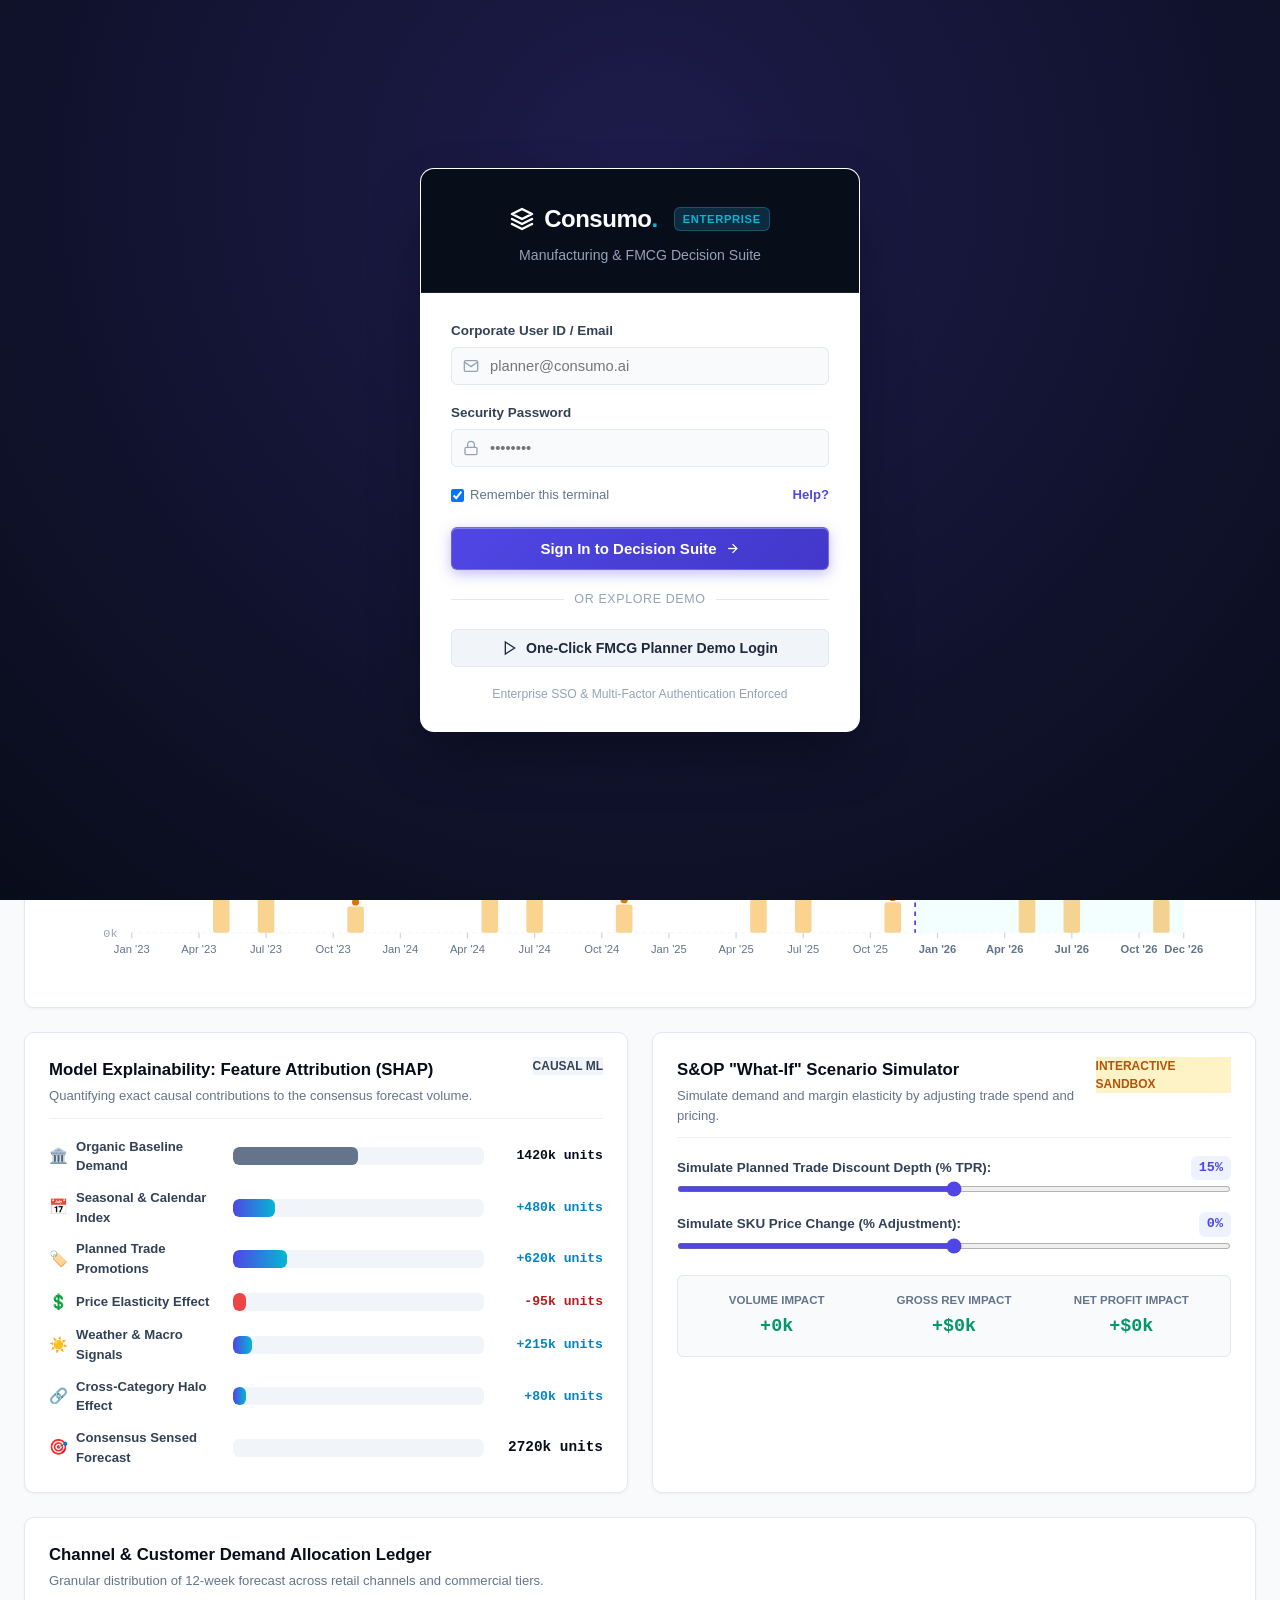
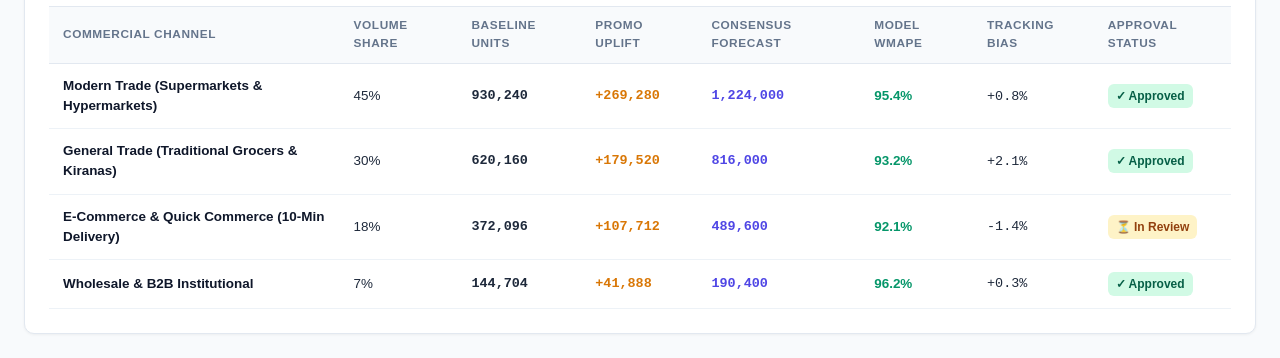
==== dashboard-index.html @ c03d9ee8 "Update UI theme to premium dark cosmic with glowing cyan and add FMCG manufacturing dashboard suite" ====
<!DOCTYPE html>
<html lang="en">

<head>
  <meta charset="UTF-8">
  <meta name="viewport" content="width=device-width, initial-scale=1.0">
  <title>Consumo Enterprise | Manufacturing &amp; FMCG Demand Decision Suite</title>
  <meta name="description" content="Tier-1 FMCG & Manufacturing Demand Forecasting and Inventory Intelligence Platform.">
  <link rel="stylesheet" href="dashboard.css">
</head>

<body>

  <!-- =========================================================================
       1. AUTHENTICATION / LOGIN VIEW OVERLAY
       ========================================================================= -->
  <div class="auth-overlay" id="auth-overlay">
    <div class="auth-card">
      <div class="auth-header">
        <div class="auth-brand">
          <svg width="24" height="24" viewBox="0 0 24 24" fill="none" stroke="currentColor" stroke-width="2.5"
            stroke-linecap="round" stroke-linejoin="round">
            <polygon points="12 2 2 7 12 12 22 7 12 2"></polygon>
            <polyline points="2 17 12 22 22 17"></polyline>
            <polyline points="2 12 12 17 22 12"></polyline>
          </svg>
          <span>Consumo<span style="color:var(--sn-cyan);">.</span></span>
          <span class="auth-brand-badge">ENTERPRISE</span>
        </div>
        <p>Manufacturing &amp; FMCG Decision Suite</p>
      </div>

      <div class="auth-body">
        <form id="auth-form">
          <div class="auth-field">
            <label for="auth-email">Corporate User ID / Email</label>
            <div class="auth-input-wrapper">
              <svg class="auth-icon" width="16" height="16" viewBox="0 0 24 24" fill="none" stroke="currentColor" stroke-width="2">
                <path d="M4 4h16c1.1 0 2 .9 2 2v12c0 1.1-.9 2-2 2H4c-1.1 0-2-.9-2-2V6c0-1.1.9-2 2-2z"></path>
                <polyline points="22,6 12,13 2,6"></polyline>
              </svg>
              <input type="email" id="auth-email" class="auth-input" placeholder="planner@consumo.ai" required>
            </div>
          </div>

          <div class="auth-field">
            <label for="auth-password">Security Password</label>
            <div class="auth-input-wrapper">
              <svg class="auth-icon" width="16" height="16" viewBox="0 0 24 24" fill="none" stroke="currentColor" stroke-width="2">
                <rect x="3" y="11" width="18" height="11" rx="2" ry="2"></rect>
                <path d="M7 11V7a5 5 0 0 1 10 0v4"></path>
              </svg>
              <input type="password" id="auth-password" class="auth-input" placeholder="••••••••" required>
            </div>
          </div>

          <div class="auth-actions">
            <label class="auth-remember">
              <input type="checkbox" id="auth-remember" checked>
              <span>Remember this terminal</span>
            </label>
            <a href="#" style="color:var(--sn-blue); text-decoration:none; font-weight:600;" onclick="alert('Demo Access: Click the Quick Demo Login button below.'); return false;">Help?</a>
          </div>

          <button type="submit" class="auth-btn-submit">
            <span>Sign In to Decision Suite</span>
            <svg width="15" height="15" viewBox="0 0 24 24" fill="none" stroke="currentColor" stroke-width="2">
              <line x1="5" y1="12" x2="19" y2="12"></line>
              <polyline points="12 5 19 12 12 19"></polyline>
            </svg>
          </button>
        </form>

        <div class="auth-divider">
          <span>or explore demo</span>
        </div>

        <button type="button" class="auth-demo-btn" id="btn-demo-login">
          <svg width="16" height="16" viewBox="0 0 24 24" fill="none" stroke="currentColor" stroke-width="2">
            <polygon points="5 3 19 12 5 21 5 3"></polygon>
          </svg>
          <span>One-Click FMCG Planner Demo Login</span>
        </button>

        <div class="auth-footer-note">
          Enterprise SSO &amp; Multi-Factor Authentication Enforced
        </div>
      </div>
    </div>
  </div>

  <!-- =========================================================================
       2. DASHBOARD APP SHELL
       ========================================================================= -->
  <div class="app-shell" id="app-shell">
    
    <!-- Topbar Navigation -->
    <header class="app-topbar">
      <div class="topbar-container">
        <div class="topbar-left">
          <a href="index.html" class="app-brand" title="Return to Marketing Overview">
            <svg width="22" height="22" viewBox="0 0 24 24" fill="none" stroke="currentColor" stroke-width="2.5"
              stroke-linecap="round" stroke-linejoin="round">
              <polygon points="12 2 2 7 12 12 22 7 12 2"></polygon>
              <polyline points="2 17 12 22 22 17"></polyline>
              <polyline points="2 12 12 17 22 12"></polyline>
            </svg>
            <span>Consumo<span class="dot">.</span></span>
          </a>

          <div class="app-division-badge">
            <span class="live-dot"></span>
            <span>FMCG Operations: Global Foods &amp; Refreshments</span>
          </div>

          <!-- Module Switcher Tabs -->
          <nav class="module-switcher-nav" aria-label="Core Modules">
            <button class="module-nav-btn is-active" id="tab-demand-pulse">
              <svg width="16" height="16" viewBox="0 0 24 24" fill="none" stroke="currentColor" stroke-width="2">
                <polyline points="22 12 18 12 15 21 9 3 6 12 2 12"></polyline>
              </svg>
              <span>Demand Pulse</span>
              <span class="badge-pill">ACTIVE</span>
            </button>
            <button class="module-nav-btn" id="tab-inventory-flow">
              <svg width="16" height="16" viewBox="0 0 24 24" fill="none" stroke="currentColor" stroke-width="2">
                <path d="M21 16V8a2 2 0 0 0-1-1.73l-7-4a2 2 0 0 0-2 0l-7 4A2 2 0 0 0 3 8v8a2 2 0 0 0 1 1.73l7 4a2 2 0 0 0 2 0l7-4A2 2 0 0 0 21 16z"></path>
              </svg>
              <span>Inventory Flow</span>
              <span class="badge-pill">PHASE 2</span>
            </button>
          </nav>
        </div>

        <div class="topbar-right">
          <a href="index.html" class="btn-export" style="text-decoration:none;" title="View Public Website">
            <svg width="14" height="14" viewBox="0 0 24 24" fill="none" stroke="currentColor" stroke-width="2">
              <path d="M3 9l9-7 9 7v11a2 2 0 0 1-2 2H5a2 2 0 0 1-2-2z"></path>
              <polyline points="9 22 9 12 15 12 15 22"></polyline>
            </svg>
            <span>Public Site</span>
          </a>

          <div class="user-profile-widget">
            <div class="user-avatar" id="header-user-avatar">S</div>
            <div class="user-meta">
              <span class="user-name" id="header-user-name">Sarah Jenkins</span>
              <span class="user-role" id="header-user-role">Lead Demand Planner — FMCG</span>
            </div>
            <button class="btn-logout" id="btn-logout" title="Sign Out">
              <svg width="14" height="14" viewBox="0 0 24 24" fill="none" stroke="currentColor" stroke-width="2">
                <path d="M9 21H5a2 2 0 0 1-2-2V5a2 2 0 0 1 2-2h4"></path>
                <polyline points="16 17 21 12 16 7"></polyline>
                <line x1="21" y1="12" x2="9" y2="12"></line>
              </svg>
              <span>Logout</span>
            </button>
          </div>
        </div>
      </div>
    </header>

    <!-- FMCG Control & Slice Bar -->
    <div class="fmcg-control-bar">
      <div class="control-bar-inner">
        <div class="filter-group-left">
          <div class="filter-item">
            <span class="filter-label">Category:</span>
            <select class="filter-select" id="select-category">
              <option value="Beverages">Beverages &amp; Energy</option>
              <option value="Personal Care">Personal Care &amp; Beauty</option>
              <option value="Packaged Foods">Packaged Foods &amp; Snacks</option>
            </select>
          </div>

          <div class="filter-item">
            <span class="filter-label">SKU:</span>
            <select class="filter-select" id="select-sku">
              <option value="SKU-BEV-01">Citrus Spark Energy Drink 500ml</option>
              <option value="SKU-PC-02">Radiance Keratin Shampoo 350ml</option>
              <option value="SKU-FOOD-03">NutriCrunch Whole Grain Biscuits 200g</option>
            </select>
          </div>

          <div class="filter-item">
            <span class="filter-label">DC Node:</span>
            <select class="filter-select" id="select-dc">
              <option value="North Metro DC">North Metro DC (Central Hub)</option>
              <option value="West Regional DC">West Regional DC</option>
              <option value="National Consolidated">National Consolidated Network</option>
            </select>
          </div>

          <div class="filter-item">
            <span class="filter-label">Horizon:</span>
            <div class="horizon-toggle-group">
              <button class="horizon-btn" data-horizon="4w">4 Wks</button>
              <button class="horizon-btn is-active" data-horizon="12w">12 Wks (S&amp;OP)</button>
              <button class="horizon-btn" data-horizon="52w">52 Wks (AOP)</button>
            </div>
          </div>
        </div>

        <div class="filter-group-right">
          <button class="btn-export" onclick="alert('Exporting Consensus FMCG Demand Plan to Excel (XLSX)...');">
            <svg width="14" height="14" viewBox="0 0 24 24" fill="none" stroke="currentColor" stroke-width="2">
              <path d="M21 15v4a2 2 0 0 1-2 2H5a2 2 0 0 1-2-2v-4"></path>
              <polyline points="7 10 12 15 17 10"></polyline>
              <line x1="12" y1="15" x2="12" y2="3"></line>
            </svg>
            <span>Export S&amp;OP Ledger</span>
          </button>
        </div>
      </div>
    </div>

    <!-- Main Content Area -->
    <main class="app-content">

      <!-- =====================================================================
           MODULE 1: DEMAND PULSE (ACTIVE)
           ===================================================================== -->
      <section class="module-view is-visible" id="view-demand-pulse">
        
        <!-- 1. Executive KPI Cards Ribbon -->
        <div class="kpi-grid">
          <div class="kpi-card accent-cyan">
            <div class="kpi-header">
              <span class="kpi-title">Consensus Forecast (12 Wk)</span>
              <div class="kpi-icon">
                <svg width="15" height="15" viewBox="0 0 24 24" fill="none" stroke="currentColor" stroke-width="2.5">
                  <polyline points="23 6 13.5 15.5 8.5 10.5 1 18"></polyline>
                  <polyline points="17 6 23 6 23 12"></polyline>
                </svg>
              </div>
            </div>
            <div class="kpi-value-row">
              <span class="kpi-value" id="kpi-forecast-val">2,720,000 Units</span>
              <span class="kpi-delta is-positive" id="kpi-forecast-delta">+14.2%</span>
            </div>
            <div class="kpi-benchmark-note">S&amp;OP Unconstrained Demand</div>
          </div>

          <div class="kpi-card accent-success">
            <div class="kpi-header">
              <span class="kpi-title">Model Accuracy (WMAPE)</span>
              <div class="kpi-icon">
                <svg width="15" height="15" viewBox="0 0 24 24" fill="none" stroke="currentColor" stroke-width="2.5">
                  <circle cx="12" cy="12" r="10"></circle>
                  <polyline points="12 6 12 12 16 14"></polyline>
                </svg>
              </div>
            </div>
            <div class="kpi-value-row">
              <span class="kpi-value" id="kpi-wmape-val">94.2%</span>
              <span class="kpi-delta is-positive" id="kpi-wmape-delta">+22.7% FVA</span>
            </div>
            <div class="kpi-benchmark-note">vs. 71.5% Excel Heuristic</div>
          </div>

          <div class="kpi-card">
            <div class="kpi-header">
              <span class="kpi-title">Forecast Tracking Bias</span>
              <div class="kpi-icon">
                <svg width="15" height="15" viewBox="0 0 24 24" fill="none" stroke="currentColor" stroke-width="2.5">
                  <circle cx="12" cy="12" r="10"></circle>
                  <line x1="2" y1="12" x2="22" y2="12"></line>
                </svg>
              </div>
            </div>
            <div class="kpi-value-row">
              <span class="kpi-value" id="kpi-bias-val">+1.8%</span>
              <span class="kpi-delta is-neutral" id="kpi-bias-status">In Control</span>
            </div>
            <div class="kpi-benchmark-note">Target: [-4.0%, +4.0%]</div>
          </div>

          <div class="kpi-card accent-warning">
            <div class="kpi-header">
              <span class="kpi-title">Promotional Uplift</span>
              <div class="kpi-icon">
                <svg width="15" height="15" viewBox="0 0 24 24" fill="none" stroke="currentColor" stroke-width="2.5">
                  <polyline points="20 6 9 17 4 12"></polyline>
                </svg>
              </div>
            </div>
            <div class="kpi-value-row">
              <span class="kpi-value" id="kpi-promo-val">+620K</span>
              <span class="kpi-delta is-positive" id="kpi-promo-share">22.8% Vol</span>
            </div>
            <div class="kpi-benchmark-note">Incremental Trade Lift</div>
          </div>

          <div class="kpi-card accent-purple">
            <div class="kpi-header">
              <span class="kpi-title">Price Elasticity Effect</span>
              <div class="kpi-icon">
                <svg width="15" height="15" viewBox="0 0 24 24" fill="none" stroke="currentColor" stroke-width="2.5">
                  <line x1="12" y1="1" x2="12" y2="23"></line>
                  <path d="M17 5H9.5a3.5 3.5 0 0 0 0 7h5a3.5 3.5 0 0 1 0 7H6"></path>
                </svg>
              </div>
            </div>
            <div class="kpi-value-row">
              <span class="kpi-value" id="kpi-price-val">-95K</span>
              <span class="kpi-delta is-neutral" id="kpi-price-elasticity">Elast: -1.34</span>
            </div>
            <div class="kpi-benchmark-note">Index Response vs Year-1</div>
          </div>
        </div>

        <!-- 2. Primary Multi-Horizon Time-Series Visualization -->
        <div class="chart-card-main">
          <div class="chart-header-row">
            <div class="chart-title-box">
              <h3>
                <span>Multi-Horizon Demand Trajectory: 3-Year Actuals vs. ML Sensed Forecast</span>
                <span class="badge-pill" style="background:var(--sn-blue-light); color:var(--sn-blue); font-size:0.75rem;">AI ENSEMBLE PIPELINE</span>
              </h3>
              <p>Historical sales (2023–2025) decomposed with calendar seasonality, trade promo spikes, price changes, and 2026 probabilistic forecast bounds.</p>
            </div>

            <!-- Layer Toggles -->
            <div class="chart-layer-toggles">
              <div class="layer-chip is-active" data-layer="actuals">
                <span class="chip-indicator actuals"></span>
                <span>3-Yr Actual Demand</span>
              </div>
              <div class="layer-chip is-active" data-layer="forecast">
                <span class="chip-indicator forecast"></span>
                <span>Consumo Sensed Forecast</span>
              </div>
              <div class="layer-chip is-active" data-layer="ciBand">
                <span class="chip-indicator ci-band"></span>
                <span>95% Conf Band (P10-P90)</span>
              </div>
              <div class="layer-chip is-active" data-layer="seasonality">
                <span class="chip-indicator seasonality"></span>
                <span>Baseline Seasonality</span>
              </div>
              <div class="layer-chip is-active" data-layer="promotions">
                <span class="chip-indicator promotions"></span>
                <span>Trade Promotions</span>
              </div>
            </div>
          </div>

          <!-- Dynamic SVG Chart Container with Tooltip -->
          <div class="timeseries-svg-container" id="chart-timeseries-container">
            <!-- Rendered by dashboard.js -->
          </div>
          <div class="chart-tooltip-box" id="chart-tooltip"></div>
        </div>

        <!-- 3. Dual Analytics Row: SHAP Explainability + Scenario Simulator -->
        <div class="analytics-dual-row">
          
          <!-- Left: SHAP Feature Attribution Waterfall -->
          <div class="analytics-card">
            <div class="analytics-card-header">
              <div>
                <h3>Model Explainability: Feature Attribution (SHAP)</h3>
                <p>Quantifying exact causal contributions to the consensus forecast volume.</p>
              </div>
              <span class="badge-pill" style="background:#f1f5f9; color:#334155; font-size:0.75rem; font-weight:700;">CAUSAL ML</span>
            </div>

            <div class="shap-waterfall-list" id="shap-waterfall-list">
              <!-- Rendered by dashboard.js -->
            </div>
          </div>

          <!-- Right: Interactive What-If Scenario Console -->
          <div class="analytics-card">
            <div class="analytics-card-header">
              <div>
                <h3>S&amp;OP "What-If" Scenario Simulator</h3>
                <p>Simulate demand and margin elasticity by adjusting trade spend and pricing.</p>
              </div>
              <span class="badge-pill" style="background:#fef3c7; color:#b45309; font-size:0.75rem; font-weight:700;">INTERACTIVE SANDBOX</span>
            </div>

            <div class="scenario-controls-box">
              <div class="slider-group">
                <div class="slider-header">
                  <span>Simulate Planned Trade Discount Depth (% TPR):</span>
                  <span class="current-val" id="val-promo-depth">15%</span>
                </div>
                <input type="range" class="fmcg-slider" id="slider-promo-depth" min="0" max="30" step="5" value="15">
              </div>

              <div class="slider-group">
                <div class="slider-header">
                  <span>Simulate SKU Price Change (% Adjustment):</span>
                  <span class="current-val" id="val-price-change">0%</span>
                </div>
                <input type="range" class="fmcg-slider" id="slider-price-change" min="-10" max="10" step="1" value="0">
              </div>

              <!-- Real-time Scenario Impact Readout -->
              <div class="scenario-impact-results">
                <div class="impact-metric-box">
                  <div class="impact-label">Volume Impact</div>
                  <div class="impact-val" id="impact-vol-val">+0k</div>
                </div>
                <div class="impact-metric-box">
                  <div class="impact-label">Gross Rev Impact</div>
                  <div class="impact-val" id="impact-rev-val">+$0k</div>
                </div>
                <div class="impact-metric-box">
                  <div class="impact-label">Net Profit Impact</div>
                  <div class="impact-val" id="impact-margin-val">+$0k</div>
                </div>
              </div>
            </div>
          </div>

        </div>

        <!-- 4. Granular Planning Ledger Table -->
        <div class="ledger-card">
          <div class="ledger-header-row">
            <div class="ledger-title">
              <h3>Channel &amp; Customer Demand Allocation Ledger</h3>
              <p>Granular distribution of 12-week forecast across retail channels and commercial tiers.</p>
            </div>
          </div>

          <div class="ledger-table-wrapper">
            <table class="ledger-table">
              <thead>
                <tr>
                  <th>Commercial Channel</th>
                  <th>Volume Share</th>
                  <th>Baseline Units</th>
                  <th>Promo Uplift</th>
                  <th>Consensus Forecast</th>
                  <th>Model WMAPE</th>
                  <th>Tracking Bias</th>
                  <th>Approval Status</th>
                </tr>
              </thead>
              <tbody id="ledger-table-body">
                <!-- Rendered by dashboard.js -->
              </tbody>
            </table>
          </div>
        </div>

      </section>

      <!-- =====================================================================
           MODULE 2: INVENTORY FLOW (EMPTY PLACEHOLDER MODULE AS REQUESTED)
           ===================================================================== -->
      <section class="module-view" id="view-inventory-flow">
        <div class="empty-module-container">
          <div class="empty-module-content">
            <div class="empty-module-icon">
              <svg width="32" height="32" viewBox="0 0 24 24" fill="none" stroke="currentColor" stroke-width="2">
                <path d="M21 16V8a2 2 0 0 0-1-1.73l-7-4a2 2 0 0 0-2 0l-7 4A2 2 0 0 0 3 8v8a2 2 0 0 0 1 1.73l7 4a2 2 0 0 0 2 0l7-4A2 2 0 0 0 21 16z"></path>
                <polyline points="3.27 6.96 12 12.01 20.73 6.96"></polyline>
                <line x1="12" y1="22.08" x2="12" y2="12"></line>
              </svg>
            </div>
            <span class="empty-module-badge">Next Phase Deployment</span>
            <h2 class="empty-module-title">Inventory Flow Module</h2>
            <p class="empty-module-desc">
              Multi-echelon inventory optimization (MEIO), dynamic safety stock calculation, and automated purchase order generation are scheduled for the Phase 2 rollout.
            </p>
            <div class="empty-module-features-box">
              <div style="font-weight:700; color:var(--sn-midnight); margin-bottom:8px;">Upcoming Capabilities:</div>
              <ul>
                <li>Multi-Echelon Buffer Allocation (Central DC vs Regional Hubs vs Retail Shelves)</li>
                <li>Stochastic Lead-Time Simulation with Bayesian Supplier Reliability</li>
                <li>Automated Purchase Order &amp; Production Trigger Recommendations</li>
                <li>Working Capital &amp; Service Level (OTIF) Pareto Frontier Calibration</li>
              </ul>
            </div>
          </div>
        </div>
      </section>

    </main>
  </div>

  <!-- Dashboard JavaScript Engine -->
  <script src="dashboard.js"></script>
</body>

</html>
---- dashboard.css ----
/* ==========================================================================
   Consumo Enterprise FMCG / Manufacturing Decision Suite - Stylesheet
   Modern Enterprise Data Science Theme (Snowflake / Palantir Foundry Inspired)
   ========================================================================== */

:root {
  --sn-midnight: #080d1a;
  --sn-deep-navy: #0f172a;
  --sn-blue: #4f46e5;
  --sn-blue-hover: #4338ca;
  --sn-blue-light: #eef2ff;
  --sn-cyan: #06b6d4;
  --sn-cyan-soft: #ecfeff;
  --sn-neon-cyan: #00f2fe;
  --sn-text-dark: #080d1a;
  --sn-text-muted: #64748b;
  --sn-border: #e2e8f0;
  --sn-border-light: #edf2f7;
  --sn-card-bg: #ffffff;
  --sn-bg-app: #f8fafc;
  --sn-success: #10b981;
  --sn-success-light: #d1fae5;
  --sn-danger: #ef4444;
  --sn-danger-light: #fee2e2;
  --sn-warning: #f59e0b;
  --sn-warning-light: #fef3c7;
  --sn-purple: #8b5cf6;
  --sn-purple-light: #ede9fe;
  
  --radius-sm: 6px;
  --radius-md: 10px;
  --radius-lg: 14px;
  --radius-full: 9999px;
  
  --shadow-sm: 0 1px 3px rgba(8, 13, 26, 0.05);
  --shadow-md: 0 4px 12px rgba(8, 13, 26, 0.06), 0 1px 3px rgba(8, 13, 26, 0.04);
  --shadow-lg: 0 10px 25px -5px rgba(8, 13, 26, 0.08), 0 8px 10px -6px rgba(8, 13, 26, 0.04);
  
  --font-main: -apple-system, BlinkMacSystemFont, "Segoe UI", Roboto, "Helvetica Neue", Arial, sans-serif;
  --font-mono: ui-monospace, SFMono-Regular, Menlo, Monaco, Consolas, monospace;
}

*, *::before, *::after {
  box-sizing: border-box;
  margin: 0;
  padding: 0;
}

body {
  font-family: var(--font-main);
  background-color: var(--sn-bg-app);
  color: var(--sn-text-dark);
  line-height: 1.5;
  -webkit-font-smoothing: antialiased;
  min-height: 100vh;
}

/* ==========================================================================
   1. AUTHENTICATION / LOGIN VIEW
   ========================================================================== */
.auth-overlay {
  position: fixed;
  inset: 0;
  background: radial-gradient(circle at 50% 20%, #1e1b4b 0%, #080d1a 100%);
  display: flex;
  align-items: center;
  justify-content: center;
  z-index: 9999;
  padding: 20px;
  transition: opacity 0.3s ease, visibility 0.3s ease;
}

.auth-overlay.is-hidden {
  opacity: 0;
  visibility: hidden;
  pointer-events: none;
}

.auth-card {
  background: #ffffff;
  border-radius: var(--radius-lg);
  box-shadow: 0 25px 60px -12px rgba(0, 0, 0, 0.4), inset 0 1px 0 rgba(255, 255, 255, 0.8);
  width: 100%;
  max-width: 440px;
  overflow: hidden;
  border: 1px solid rgba(255, 255, 255, 0.15);
  animation: authFadeUp 0.4s cubic-bezier(0.16, 1, 0.3, 1);
}

@keyframes authFadeUp {
  from { opacity: 0; transform: translateY(16px); }
  to { opacity: 1; transform: translateY(0); }
}

.auth-header {
  background: var(--sn-midnight);
  padding: 32px 30px 26px;
  text-align: center;
  color: #ffffff;
  position: relative;
  border-bottom: 1px solid rgba(255, 255, 255, 0.08);
}

.auth-brand {
  display: inline-flex;
  align-items: center;
  gap: 10px;
  font-size: 1.5rem;
  font-weight: 800;
  color: #ffffff;
  letter-spacing: -0.02em;
  margin-bottom: 8px;
}

.auth-brand-badge {
  font-size: 0.7rem;
  font-weight: 700;
  text-transform: uppercase;
  letter-spacing: 0.06em;
  background: rgba(41, 181, 232, 0.18);
  color: var(--sn-cyan);
  padding: 3px 8px;
  border-radius: var(--radius-sm);
  margin-left: 6px;
  border: 1px solid rgba(41, 181, 232, 0.3);
}

.auth-header p {
  font-size: 0.88rem;
  color: #94a3b8;
  margin: 0;
}

.auth-body {
  padding: 28px 30px;
}

.auth-field {
  margin-bottom: 18px;
}

.auth-field label {
  display: block;
  font-size: 0.84rem;
  font-weight: 600;
  color: #334155;
  margin-bottom: 6px;
}

.auth-input-wrapper {
  position: relative;
  display: flex;
  align-items: center;
}

.auth-input {
  width: 100%;
  padding: 10px 14px 10px 38px;
  border: 1px solid var(--sn-border);
  border-radius: var(--radius-sm);
  font-size: 0.92rem;
  color: var(--sn-text-dark);
  background: #f8fafc;
  transition: all 0.2s ease;
}

.auth-input:focus {
  outline: none;
  border-color: var(--sn-blue);
  background: #ffffff;
  box-shadow: 0 0 0 3px rgba(79, 70, 229, 0.15);
}

.auth-icon {
  position: absolute;
  left: 12px;
  color: #94a3b8;
  pointer-events: none;
}

.auth-actions {
  display: flex;
  align-items: center;
  justify-content: space-between;
  margin-bottom: 22px;
  font-size: 0.82rem;
}

.auth-remember {
  display: flex;
  align-items: center;
  gap: 6px;
  color: #64748b;
  cursor: pointer;
}

.auth-btn-submit {
  width: 100%;
  padding: 12px;
  background: linear-gradient(135deg, #4f46e5 0%, #4338ca 100%);
  color: #ffffff;
  border: 1px solid rgba(255, 255, 255, 0.2);
  border-radius: var(--radius-sm);
  font-size: 0.94rem;
  font-weight: 600;
  cursor: pointer;
  display: flex;
  align-items: center;
  justify-content: center;
  gap: 8px;
  transition: all 0.2s ease;
  box-shadow: 0 4px 14px rgba(79, 70, 229, 0.35), inset 0 1px 0 rgba(255, 255, 255, 0.3);
}

.auth-btn-submit:hover {
  background: linear-gradient(135deg, #4338ca 0%, #3730a3 100%);
  transform: translateY(-2px);
  box-shadow: 0 8px 22px rgba(79, 70, 229, 0.45), inset 0 1px 0 rgba(255, 255, 255, 0.4);
}

.auth-divider {
  display: flex;
  align-items: center;
  text-align: center;
  margin: 20px 0;
  color: #94a3b8;
  font-size: 0.78rem;
  text-transform: uppercase;
  letter-spacing: 0.05em;
}

.auth-divider::before, .auth-divider::after {
  content: '';
  flex: 1;
  border-bottom: 1px solid #e2e8f0;
}

.auth-divider span {
  padding: 0 10px;
}

.auth-demo-btn {
  width: 100%;
  padding: 10px;
  background: #f1f5f9;
  color: #1e293b;
  border: 1px solid var(--sn-border);
  border-radius: var(--radius-sm);
  font-size: 0.88rem;
  font-weight: 600;
  cursor: pointer;
  display: flex;
  align-items: center;
  justify-content: center;
  gap: 8px;
  transition: all 0.2s ease;
}

.auth-demo-btn:hover {
  background: #e2e8f0;
  border-color: #cbd5e1;
}

.auth-footer-note {
  text-align: center;
  font-size: 0.76rem;
  color: #94a3b8;
  margin-top: 18px;
}

/* ==========================================================================
   2. DASHBOARD APP SHELL & TOP NAVIGATION
   ========================================================================== */
.app-shell {
  display: flex;
  flex-direction: column;
  min-height: 100vh;
}

.app-topbar {
  background: #ffffff;
  border-bottom: 1px solid var(--sn-border);
  position: sticky;
  top: 0;
  z-index: 100;
  box-shadow: var(--shadow-sm);
}

.topbar-container {
  max-width: 1680px;
  margin: 0 auto;
  padding: 0 24px;
  height: 64px;
  display: flex;
  align-items: center;
  justify-content: space-between;
}

.topbar-left {
  display: flex;
  align-items: center;
  gap: 28px;
}

.app-brand {
  display: flex;
  align-items: center;
  gap: 10px;
  text-decoration: none;
  color: var(--sn-midnight);
  font-size: 1.25rem;
  font-weight: 800;
  letter-spacing: -0.02em;
}

.app-brand .dot {
  color: var(--sn-blue);
}

.app-division-badge {
  display: flex;
  align-items: center;
  gap: 6px;
  font-size: 0.8rem;
  font-weight: 600;
  color: #334155;
  background: #f1f5f9;
  padding: 5px 12px;
  border-radius: var(--radius-full);
  border: 1px solid var(--sn-border);
}

.app-division-badge .live-dot {
  width: 7px;
  height: 7px;
  border-radius: 50%;
  background: var(--sn-success);
  box-shadow: 0 0 6px var(--sn-success);
}

/* Module Switcher Tabs in Topbar */
.module-switcher-nav {
  display: flex;
  align-items: center;
  gap: 6px;
  background: #f1f5f9;
  padding: 4px;
  border-radius: var(--radius-md);
  border: 1px solid var(--sn-border);
}

.module-nav-btn {
  border: none;
  background: transparent;
  padding: 7px 16px;
  border-radius: var(--radius-sm);
  font-size: 0.86rem;
  font-weight: 600;
  color: #64748b;
  cursor: pointer;
  display: flex;
  align-items: center;
  gap: 8px;
  transition: all 0.2s ease;
}

.module-nav-btn:hover {
  color: var(--sn-midnight);
}

.module-nav-btn.is-active {
  background: #ffffff;
  color: var(--sn-blue);
  box-shadow: 0 1px 3px rgba(0, 0, 0, 0.08);
}

.module-nav-btn .badge-pill {
  font-size: 0.68rem;
  padding: 2px 6px;
  border-radius: var(--radius-full);
  background: #e2e8f0;
  color: #475569;
}

.module-nav-btn.is-active .badge-pill {
  background: var(--sn-blue-light);
  color: var(--sn-blue);
}

.topbar-right {
  display: flex;
  align-items: center;
  gap: 16px;
}

.user-profile-widget {
  display: flex;
  align-items: center;
  gap: 12px;
  padding-left: 12px;
  border-left: 1px solid var(--sn-border);
}

.user-avatar {
  width: 36px;
  height: 36px;
  border-radius: 50%;
  background: linear-gradient(135deg, var(--sn-blue) 0%, var(--sn-cyan) 100%);
  color: #ffffff;
  font-weight: 700;
  display: flex;
  align-items: center;
  justify-content: center;
  font-size: 0.88rem;
}

.user-meta {
  display: flex;
  flex-direction: column;
}

.user-name {
  font-size: 0.84rem;
  font-weight: 700;
  color: var(--sn-midnight);
  line-height: 1.2;
}

.user-role {
  font-size: 0.72rem;
  color: var(--sn-text-muted);
}

.btn-logout {
  background: transparent;
  border: 1px solid var(--sn-border);
  color: #64748b;
  padding: 6px 10px;
  border-radius: var(--radius-sm);
  cursor: pointer;
  display: flex;
  align-items: center;
  gap: 6px;
  font-size: 0.8rem;
  font-weight: 600;
  transition: all 0.2s ease;
}

.btn-logout:hover {
  background: #fee2e2;
  border-color: #fca5a5;
  color: #b91c1c;
}

/* ==========================================================================
   3. FMCG FILTER & SLICE BAR
   ========================================================================== */
.fmcg-control-bar {
  background: #ffffff;
  border-bottom: 1px solid var(--sn-border);
  padding: 12px 0;
}

.control-bar-inner {
  max-width: 1680px;
  margin: 0 auto;
  padding: 0 24px;
  display: flex;
  align-items: center;
  justify-content: space-between;
  flex-wrap: wrap;
  gap: 14px;
}

.filter-group-left {
  display: flex;
  align-items: center;
  flex-wrap: wrap;
  gap: 12px;
}

.filter-item {
  display: flex;
  align-items: center;
  gap: 6px;
}

.filter-label {
  font-size: 0.76rem;
  font-weight: 700;
  text-transform: uppercase;
  color: #64748b;
  letter-spacing: 0.05em;
}

.filter-select {
  background: #f8fafc;
  border: 1px solid var(--sn-border);
  border-radius: var(--radius-sm);
  padding: 6px 28px 6px 10px;
  font-size: 0.84rem;
  font-weight: 600;
  color: var(--sn-text-dark);
  cursor: pointer;
  appearance: none;
  background-image: url("data:image/svg+xml;charset=UTF-8,%3csvg xmlns='http://www.w3.org/2000/svg' viewBox='0 0 24 24' fill='none' stroke='%2364748b' stroke-width='2' stroke-linecap='round' stroke-linejoin='round'%3e%3cpolyline points='6 9 12 15 18 9'%3e%3c/polyline%3e%3c/svg%3e");
  background-repeat: no-repeat;
  background-position: right 8px center;
  background-size: 14px;
  transition: all 0.2s ease;
}

.filter-select:hover {
  background-color: #f1f5f9;
  border-color: #cbd5e1;
}

.filter-select:focus {
  outline: none;
  border-color: var(--sn-blue);
  box-shadow: 0 0 0 2px rgba(0, 118, 214, 0.15);
}

.horizon-toggle-group {
  display: flex;
  align-items: center;
  background: #f1f5f9;
  border: 1px solid var(--sn-border);
  border-radius: var(--radius-sm);
  padding: 2px;
}

.horizon-btn {
  border: none;
  background: transparent;
  padding: 5px 11px;
  font-size: 0.78rem;
  font-weight: 600;
  color: #64748b;
  cursor: pointer;
  border-radius: 4px;
  transition: all 0.15s ease;
}

.horizon-btn.is-active {
  background: #ffffff;
  color: var(--sn-blue);
  box-shadow: 0 1px 2px rgba(0, 0, 0, 0.05);
}

.btn-export {
  display: flex;
  align-items: center;
  gap: 6px;
  padding: 6px 12px;
  background: #ffffff;
  border: 1px solid var(--sn-border);
  border-radius: var(--radius-sm);
  font-size: 0.82rem;
  font-weight: 600;
  color: #475569;
  cursor: pointer;
  transition: all 0.2s ease;
}

.btn-export:hover {
  background: #f8fafc;
  color: var(--sn-blue);
  border-color: #cbd5e1;
}

/* ==========================================================================
   4. MAIN DASHBOARD CONTENT CONTAINER
   ========================================================================== */
.app-content {
  flex: 1;
  max-width: 1680px;
  width: 100%;
  margin: 0 auto;
  padding: 24px;
}

/* Module Container Toggling */
.module-view {
  display: none;
}

.module-view.is-visible {
  display: block;
  animation: viewFadeIn 0.3s ease;
}

@keyframes viewFadeIn {
  from { opacity: 0; }
  to { opacity: 1; }
}

/* ==========================================================================
   5. DEMAND PULSE MODULE: EXECUTIVE KPI CARDS
   ========================================================================== */
.kpi-grid {
  display: grid;
  grid-template-columns: repeat(5, 1fr);
  gap: 16px;
  margin-bottom: 24px;
}

.kpi-card {
  background: var(--sn-card-bg);
  border: 1px solid var(--sn-border);
  border-radius: var(--radius-md);
  padding: 18px 20px;
  box-shadow: var(--shadow-sm), inset 0 1px 0 rgba(255, 255, 255, 0.95);
  position: relative;
  overflow: hidden;
  transition: transform 0.2s cubic-bezier(0.16, 1, 0.3, 1), box-shadow 0.2s cubic-bezier(0.16, 1, 0.3, 1), border-color 0.2s ease;
}

.kpi-card:hover {
  box-shadow: var(--shadow-md), inset 0 1px 0 rgba(255, 255, 255, 0.95);
  transform: translateY(-3px);
  border-color: rgba(79, 70, 229, 0.25);
}

.kpi-card::before {
  content: '';
  position: absolute;
  top: 0;
  left: 0;
  right: 0;
  height: 3px;
  background: var(--sn-blue);
}

.kpi-card.accent-cyan::before { background: var(--sn-cyan); }
.kpi-card.accent-success::before { background: var(--sn-success); }
.kpi-card.accent-purple::before { background: var(--sn-purple); }
.kpi-card.accent-warning::before { background: var(--sn-warning); }

.kpi-header {
  display: flex;
  align-items: center;
  justify-content: space-between;
  margin-bottom: 8px;
}

.kpi-title {
  font-size: 0.8rem;
  font-weight: 700;
  text-transform: uppercase;
  letter-spacing: 0.05em;
  color: var(--sn-text-muted);
}

.kpi-icon {
  width: 28px;
  height: 28px;
  border-radius: var(--radius-sm);
  background: var(--sn-blue-light);
  color: var(--sn-blue);
  display: flex;
  align-items: center;
  justify-content: center;
}

.kpi-card.accent-cyan .kpi-icon { background: rgba(41, 181, 232, 0.15); color: #0284c7; }
.kpi-card.accent-success .kpi-icon { background: var(--sn-success-light); color: #059669; }
.kpi-card.accent-purple .kpi-icon { background: var(--sn-purple-light); color: var(--sn-purple); }
.kpi-card.accent-warning .kpi-icon { background: var(--sn-warning-light); color: #d97706; }

.kpi-value-row {
  display: flex;
  align-items: baseline;
  gap: 10px;
  margin-bottom: 6px;
}

.kpi-value {
  font-size: 1.75rem;
  font-weight: 800;
  color: var(--sn-midnight);
  letter-spacing: -0.02em;
  font-feature-settings: "tnum";
}

.kpi-delta {
  display: inline-flex;
  align-items: center;
  gap: 3px;
  font-size: 0.78rem;
  font-weight: 700;
  padding: 2px 6px;
  border-radius: var(--radius-sm);
}

.kpi-delta.is-positive {
  background: var(--sn-success-light);
  color: #065f46;
}

.kpi-delta.is-negative {
  background: var(--sn-danger-light);
  color: #991b1b;
}

.kpi-delta.is-neutral {
  background: #f1f5f9;
  color: #475569;
}

.kpi-benchmark-note {
  font-size: 0.74rem;
  color: #64748b;
}

/* ==========================================================================
   6. PRIMARY MULTI-HORIZON CHART SHOWCASE
   ========================================================================== */
.chart-card-main {
  background: #ffffff;
  border: 1px solid var(--sn-border);
  border-radius: var(--radius-md);
  padding: 24px;
  box-shadow: var(--shadow-sm), inset 0 1px 0 rgba(255, 255, 255, 0.95);
  margin-bottom: 24px;
  transition: box-shadow 0.2s ease;
}

.chart-card-main:hover {
  box-shadow: var(--shadow-md), inset 0 1px 0 rgba(255, 255, 255, 0.95);
}

.chart-header-row {
  display: flex;
  align-items: center;
  justify-content: space-between;
  flex-wrap: wrap;
  gap: 16px;
  margin-bottom: 18px;
  padding-bottom: 16px;
  border-bottom: 1px solid var(--sn-border-light);
}

.chart-title-box h3 {
  font-size: 1.15rem;
  font-weight: 800;
  color: var(--sn-midnight);
  margin-bottom: 4px;
  display: flex;
  align-items: center;
  gap: 8px;
}

.chart-title-box p {
  font-size: 0.84rem;
  color: var(--sn-text-muted);
  margin: 0;
}

/* Interactive Layer Toggles */
.chart-layer-toggles {
  display: flex;
  align-items: center;
  flex-wrap: wrap;
  gap: 12px;
}

.layer-chip {
  display: flex;
  align-items: center;
  gap: 6px;
  font-size: 0.78rem;
  font-weight: 600;
  color: #475569;
  background: #f8fafc;
  border: 1px solid var(--sn-border);
  padding: 5px 10px;
  border-radius: var(--radius-sm);
  cursor: pointer;
  user-select: none;
  transition: all 0.15s ease;
}

.layer-chip:hover {
  background: #f1f5f9;
}

.layer-chip.is-active {
  background: #ffffff;
  border-color: var(--sn-blue);
  color: var(--sn-blue);
  box-shadow: 0 1px 2px rgba(0, 118, 214, 0.15);
}

.layer-chip .chip-indicator {
  width: 10px;
  height: 10px;
  border-radius: 2px;
}

.layer-chip .chip-indicator.actuals { background: #334155; }
.layer-chip .chip-indicator.forecast { background: #4f46e5; }
.layer-chip .chip-indicator.ci-band { background: rgba(6, 182, 212, 0.35); }
.layer-chip .chip-indicator.seasonality { background: #8b5cf6; }
.layer-chip .chip-indicator.promotions { background: #f59e0b; }
.layer-chip .chip-indicator.pricing { background: #ef4444; }

/* Main Time-Series Canvas / SVG Wrapper */
.timeseries-svg-container {
  width: 100%;
  height: 380px;
  position: relative;
  background: #ffffff;
}

.timeseries-svg {
  width: 100%;
  height: 100%;
  overflow: visible;
}

/* Interactive Cursor / Tooltip in Chart */
.chart-hover-overlay {
  position: absolute;
  top: 0;
  left: 0;
  width: 100%;
  height: 100%;
  pointer-events: all;
  cursor: crosshair;
}

.chart-tooltip-box {
  position: absolute;
  background: rgba(11, 25, 44, 0.95);
  backdrop-filter: blur(4px);
  color: #ffffff;
  border-radius: var(--radius-sm);
  padding: 12px 16px;
  font-size: 0.8rem;
  pointer-events: none;
  z-index: 10;
  box-shadow: 0 10px 25px rgba(0, 0, 0, 0.25);
  border: 1px solid rgba(255, 255, 255, 0.1);
  min-width: 210px;
  display: none;
}

.chart-tooltip-box .tt-header {
  font-weight: 700;
  color: var(--sn-cyan);
  margin-bottom: 6px;
  border-bottom: 1px solid rgba(255, 255, 255, 0.15);
  padding-bottom: 4px;
}

.chart-tooltip-box .tt-row {
  display: flex;
  align-items: center;
  justify-content: space-between;
  margin-bottom: 4px;
}

.chart-tooltip-box .tt-row:last-child {
  margin-bottom: 0;
}

.chart-tooltip-box .tt-label {
  color: #94a3b8;
}

.chart-tooltip-box .tt-val {
  font-weight: 700;
  font-family: var(--font-mono);
}

/* ==========================================================================
   7. DUAL COLUMN: SHAP FEATURE ATTRIBUTION + WHAT-IF SIMULATOR
   ========================================================================== */
.analytics-dual-row {
  display: grid;
  grid-template-columns: 1fr 1fr;
  gap: 24px;
  margin-bottom: 24px;
}

.analytics-card {
  background: #ffffff;
  border: 1px solid var(--sn-border);
  border-radius: var(--radius-md);
  padding: 24px;
  box-shadow: var(--shadow-sm), inset 0 1px 0 rgba(255, 255, 255, 0.95);
  transition: box-shadow 0.2s ease, transform 0.2s ease;
}

.analytics-card:hover {
  box-shadow: var(--shadow-md), inset 0 1px 0 rgba(255, 255, 255, 0.95);
}

.analytics-card-header {
  display: flex;
  align-items: flex-start;
  justify-content: space-between;
  margin-bottom: 18px;
  padding-bottom: 12px;
  border-bottom: 1px solid var(--sn-border-light);
}

.analytics-card-header h3 {
  font-size: 1.05rem;
  font-weight: 700;
  color: var(--sn-midnight);
  margin-bottom: 4px;
}

.analytics-card-header p {
  font-size: 0.82rem;
  color: var(--sn-text-muted);
  margin: 0;
}

/* SHAP Waterfall Chart Elements */
.shap-waterfall-list {
  display: flex;
  flex-direction: column;
  gap: 12px;
}

.shap-item {
  display: flex;
  align-items: center;
  justify-content: space-between;
  gap: 14px;
}

.shap-driver-label {
  width: 170px;
  font-size: 0.82rem;
  font-weight: 600;
  color: #334155;
  display: flex;
  align-items: center;
  gap: 8px;
}

.shap-driver-icon {
  font-size: 0.95rem;
}

.shap-bar-track {
  flex: 1;
  height: 18px;
  background: #f1f5f9;
  border-radius: var(--radius-sm);
  position: relative;
  overflow: hidden;
}

.shap-bar-fill {
  height: 100%;
  border-radius: var(--radius-sm);
  transition: width 0.4s ease;
}

.shap-bar-fill.positive {
  background: linear-gradient(90deg, #4f46e5, #06b6d4);
}

.shap-bar-fill.negative {
  background: #ef4444;
}

.shap-bar-fill.baseline {
  background: #64748b;
}

.shap-value-badge {
  width: 105px;
  text-align: right;
  font-size: 0.82rem;
  font-weight: 700;
  font-family: var(--font-mono);
}

.shap-value-badge.positive { color: #0284c7; }
.shap-value-badge.negative { color: #b91c1c; }
.shap-value-badge.total { color: var(--sn-midnight); font-size: 0.9rem; font-weight: 800; }

/* What-If Scenario Console */
.scenario-controls-box {
  display: flex;
  flex-direction: column;
  gap: 20px;
}

.slider-group {
  display: flex;
  flex-direction: column;
  gap: 6px;
}

.slider-header {
  display: flex;
  align-items: center;
  justify-content: space-between;
  font-size: 0.84rem;
  font-weight: 600;
}

.slider-header span {
  color: #334155;
}

.slider-header .current-val {
  font-family: var(--font-mono);
  font-weight: 700;
  color: var(--sn-blue);
  background: var(--sn-blue-light);
  padding: 2px 8px;
  border-radius: var(--radius-sm);
}

.fmcg-slider {
  width: 100%;
  height: 6px;
  border-radius: 3px;
  background: #e2e8f0;
  outline: none;
  cursor: pointer;
  accent-color: var(--sn-blue);
}

.scenario-impact-results {
  background: #f8fafc;
  border: 1px solid var(--sn-border);
  border-radius: var(--radius-sm);
  padding: 16px;
  display: grid;
  grid-template-columns: repeat(3, 1fr);
  gap: 12px;
  margin-top: 6px;
}

.impact-metric-box {
  text-align: center;
}

.impact-metric-box .impact-label {
  font-size: 0.72rem;
  font-weight: 700;
  text-transform: uppercase;
  color: #64748b;
  margin-bottom: 4px;
}

.impact-metric-box .impact-val {
  font-size: 1.15rem;
  font-weight: 800;
  font-family: var(--font-mono);
  color: var(--sn-midnight);
}

.impact-metric-box .impact-val.pos { color: #059669; }
.impact-metric-box .impact-val.neg { color: #b91c1c; }

/* ==========================================================================
   8. GRANULAR PLANNING LEDGER TABLE
   ========================================================================== */
.ledger-card {
  background: #ffffff;
  border: 1px solid var(--sn-border);
  border-radius: var(--radius-md);
  padding: 24px;
  box-shadow: var(--shadow-sm);
}

.ledger-header-row {
  display: flex;
  align-items: center;
  justify-content: space-between;
  margin-bottom: 16px;
}

.ledger-title h3 {
  font-size: 1.05rem;
  font-weight: 700;
  color: var(--sn-midnight);
  margin-bottom: 4px;
}

.ledger-title p {
  font-size: 0.82rem;
  color: var(--sn-text-muted);
  margin: 0;
}

.ledger-table-wrapper {
  overflow-x: auto;
}

.ledger-table {
  width: 100%;
  border-collapse: collapse;
  font-size: 0.84rem;
}

.ledger-table th {
  background: #f8fafc;
  padding: 10px 14px;
  text-align: left;
  font-size: 0.74rem;
  font-weight: 700;
  text-transform: uppercase;
  letter-spacing: 0.05em;
  color: #64748b;
  border-bottom: 1px solid var(--sn-border);
  border-top: 1px solid var(--sn-border);
}

.ledger-table td {
  padding: 12px 14px;
  border-bottom: 1px solid var(--sn-border-light);
  color: #1e293b;
  font-feature-settings: "tnum";
}

.ledger-table tr:hover td {
  background: #f8fafc;
}

.status-badge {
  display: inline-flex;
  align-items: center;
  gap: 5px;
  padding: 3px 8px;
  border-radius: var(--radius-sm);
  font-size: 0.75rem;
  font-weight: 700;
}

.status-badge.approved {
  background: var(--sn-success-light);
  color: #065f46;
}

.status-badge.review {
  background: var(--sn-warning-light);
  color: #92400e;
}

/* ==========================================================================
   9. INVENTORY FLOW (EMPTY PLACEHOLDER MODULE)
   ========================================================================== */
.empty-module-container {
  display: flex;
  align-items: center;
  justify-content: center;
  min-height: 480px;
  background: #ffffff;
  border: 2px dashed var(--sn-border);
  border-radius: var(--radius-lg);
  padding: 40px 20px;
  text-align: center;
}

.empty-module-content {
  max-width: 520px;
}

.empty-module-icon {
  width: 64px;
  height: 64px;
  border-radius: var(--radius-md);
  background: #f1f5f9;
  color: #64748b;
  display: inline-flex;
  align-items: center;
  justify-content: center;
  margin-bottom: 18px;
}

.empty-module-badge {
  display: inline-block;
  font-size: 0.74rem;
  font-weight: 700;
  text-transform: uppercase;
  letter-spacing: 0.06em;
  background: #fef3c7;
  color: #b45309;
  padding: 4px 12px;
  border-radius: var(--radius-full);
  margin-bottom: 14px;
}

.empty-module-title {
  font-size: 1.4rem;
  font-weight: 800;
  color: var(--sn-midnight);
  margin-bottom: 10px;
}

.empty-module-desc {
  font-size: 0.92rem;
  color: var(--sn-text-muted);
  line-height: 1.6;
  margin-bottom: 22px;
}

.empty-module-features-box {
  background: #f8fafc;
  border: 1px solid var(--sn-border);
  border-radius: var(--radius-sm);
  padding: 16px 20px;
  text-align: left;
  font-size: 0.84rem;
  color: #475569;
}

.empty-module-features-box ul {
  list-style: none;
  display: flex;
  flex-direction: column;
  gap: 8px;
}

.empty-module-features-box li {
  display: flex;
  align-items: center;
  gap: 8px;
}

.empty-module-features-box li::before {
  content: '•';
  color: var(--sn-blue);
  font-size: 1.2rem;
}

/* Responsive Media Queries */
@media (max-width: 1200px) {
  .kpi-grid {
    grid-template-columns: repeat(3, 1fr);
  }
  .analytics-dual-row {
    grid-template-columns: 1fr;
  }
}

@media (max-width: 768px) {
  .kpi-grid {
    grid-template-columns: 1fr;
  }
  .topbar-container {
    height: auto;
    padding: 12px 16px;
    flex-direction: column;
    gap: 12px;
  }
  .control-bar-inner {
    flex-direction: column;
    align-items: stretch;
  }
}
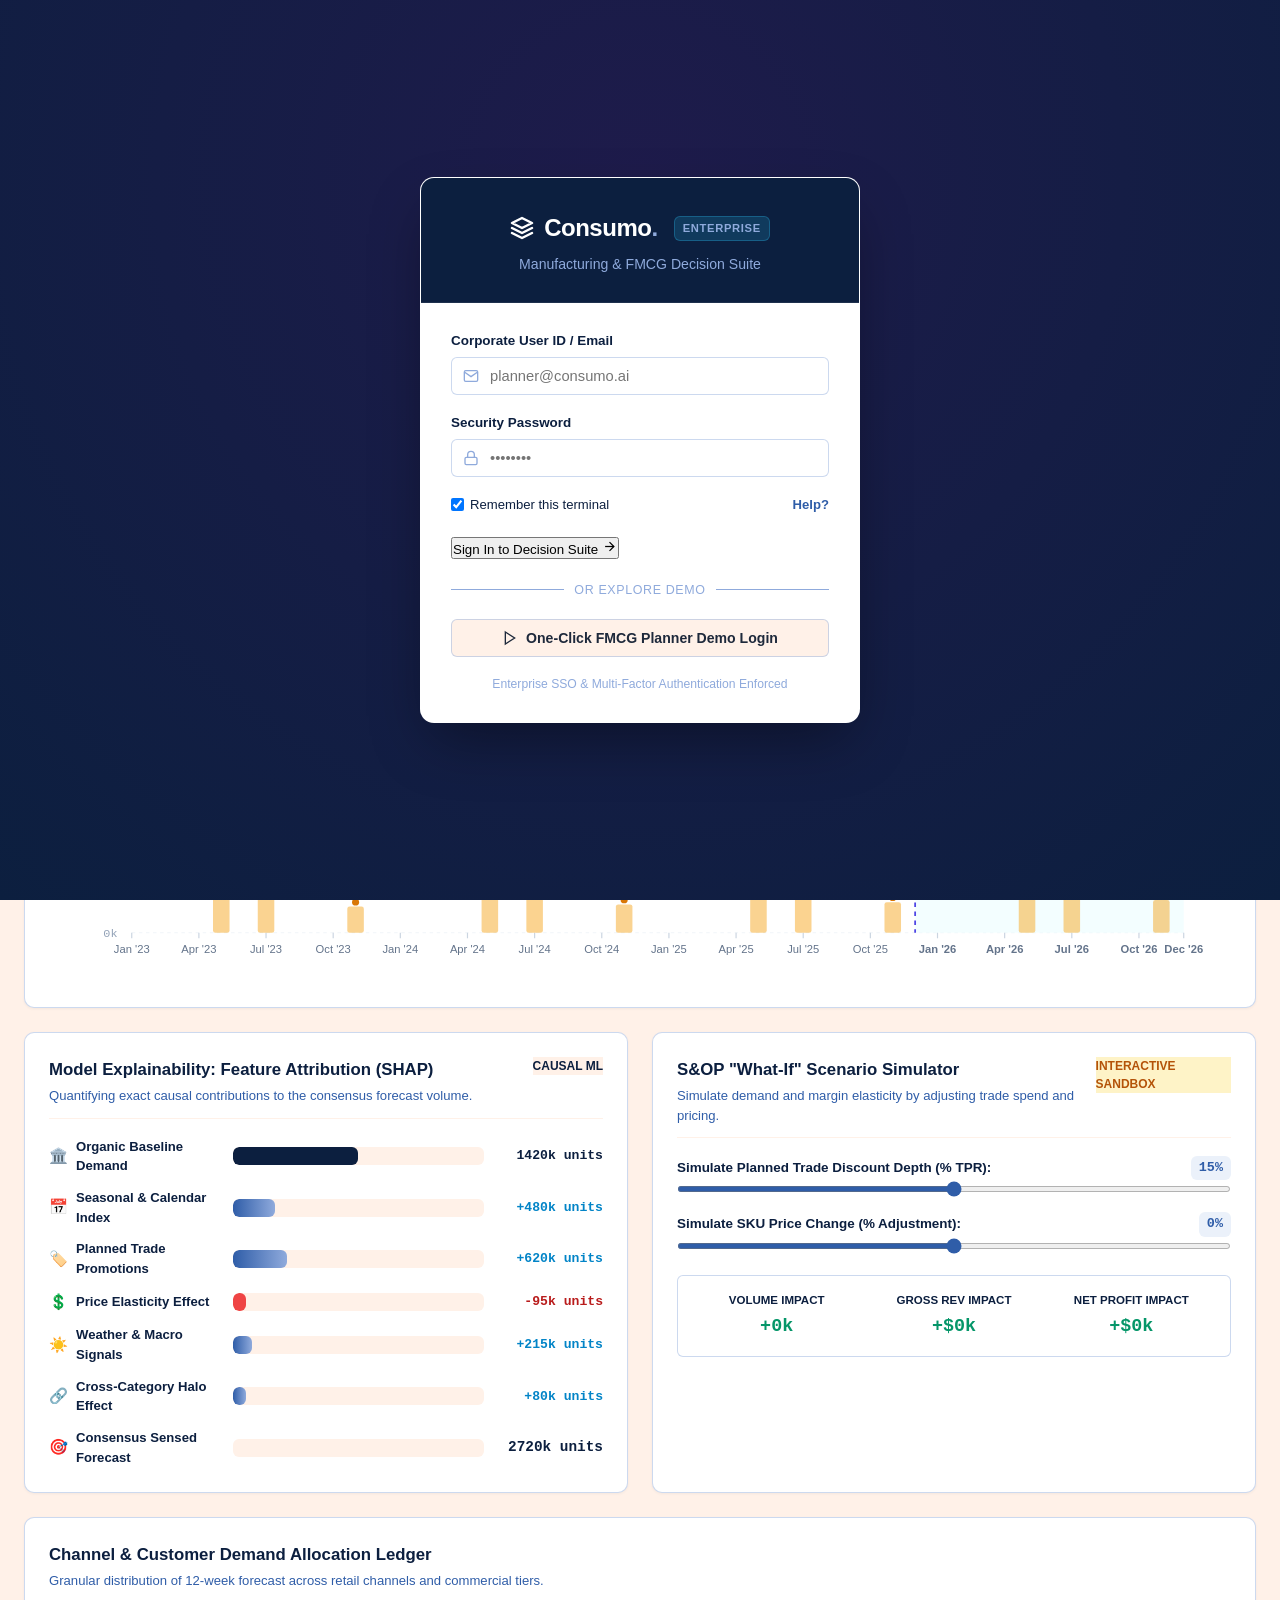
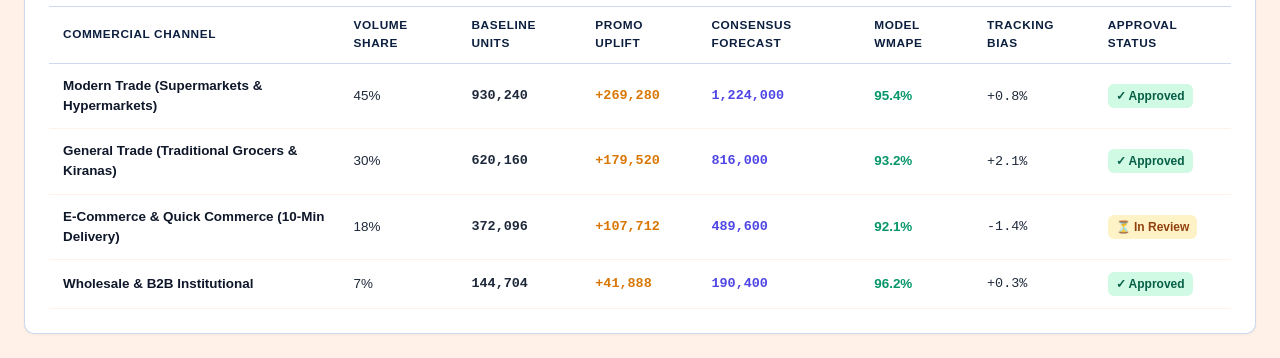
==== commit cd8b1278: "Exclusively apply exact 4-color palette (#FFF1E8 Ice White Blue, #8FAADC Periwinkle Blue, #2F5DA8 Ro" ====
--- a/dashboard-index.html
+++ b/dashboard-index.html
@@ -362,7 +362,7 @@
                 <h3>Model Explainability: Feature Attribution (SHAP)</h3>
                 <p>Quantifying exact causal contributions to the consensus forecast volume.</p>
               </div>
-              <span class="badge-pill" style="background:#f1f5f9; color:#334155; font-size:0.75rem; font-weight:700;">CAUSAL ML</span>
+              <span class="badge-pill" style="background:#FFF1E8; color:#0C1F3F; font-size:0.75rem; font-weight:700;">CAUSAL ML</span>
             </div>
 
             <div class="shap-waterfall-list" id="shap-waterfall-list">
--- a/dashboard.css
+++ b/dashboard.css
@@ -4,20 +4,20 @@
    ========================================================================== */
 
 :root {
-  --sn-midnight: #080d1a;
-  --sn-deep-navy: #0f172a;
-  --sn-blue: #4f46e5;
-  --sn-blue-hover: #4338ca;
-  --sn-blue-light: #eef2ff;
-  --sn-cyan: #06b6d4;
-  --sn-cyan-soft: #ecfeff;
-  --sn-neon-cyan: #00f2fe;
-  --sn-text-dark: #080d1a;
-  --sn-text-muted: #64748b;
-  --sn-border: #e2e8f0;
-  --sn-border-light: #edf2f7;
+  --sn-midnight: #0C1F3F;
+  --sn-deep-navy: #0C1F3F;
+  --sn-blue: #2F5DA8;
+  --sn-blue-hover: #2F5DA8;
+  --sn-blue-light: #ebf1fa;
+  --sn-cyan: #8FAADC;
+  --sn-cyan-soft: #f0f4fb;
+  --sn-neon-cyan: #8FAADC;
+  --sn-text-dark: #0C1F3F;
+  --sn-text-muted: #2F5DA8;
+  --sn-border: rgba(143, 170, 220, 0.45);
+  --sn-border-light: #FFF1E8;
   --sn-card-bg: #ffffff;
-  --sn-bg-app: #f8fafc;
+  --sn-bg-app: #FFF1E8;
   --sn-success: #10b981;
   --sn-success-light: #d1fae5;
   --sn-danger: #ef4444;
@@ -32,9 +32,9 @@
   --radius-lg: 14px;
   --radius-full: 9999px;
   
-  --shadow-sm: 0 1px 3px rgba(8, 13, 26, 0.05);
-  --shadow-md: 0 4px 12px rgba(8, 13, 26, 0.06), 0 1px 3px rgba(8, 13, 26, 0.04);
-  --shadow-lg: 0 10px 25px -5px rgba(8, 13, 26, 0.08), 0 8px 10px -6px rgba(8, 13, 26, 0.04);
+  --shadow-sm: 0 1px 3px rgba(12, 31, 63, 0.05);
+  --shadow-md: 0 4px 12px rgba(12, 31, 63, 0.06), 0 1px 3px rgba(12, 31, 63, 0.04);
+  --shadow-lg: 0 10px 25px -5px rgba(12, 31, 63, 0.08), 0 8px 10px -6px rgba(12, 31, 63, 0.04);
   
   --font-main: -apple-system, BlinkMacSystemFont, "Segoe UI", Roboto, "Helvetica Neue", Arial, sans-serif;
   --font-mono: ui-monospace, SFMono-Regular, Menlo, Monaco, Consolas, monospace;
@@ -61,7 +61,7 @@
 .auth-overlay {
   position: fixed;
   inset: 0;
-  background: radial-gradient(circle at 50% 20%, #1e1b4b 0%, #080d1a 100%);
+  background: radial-gradient(circle at 50% 20%, #1e1b4b 0%, #0C1F3F 100%);
   display: flex;
   align-items: center;
   justify-content: center;
@@ -127,7 +127,7 @@
 
 .auth-header p {
   font-size: 0.88rem;
-  color: #94a3b8;
+  color: #8FAADC;
   margin: 0;
 }
 
@@ -143,7 +143,7 @@
   display: block;
   font-size: 0.84rem;
   font-weight: 600;
-  color: #334155;
+  color: #0C1F3F;
   margin-bottom: 6px;
 }
 
@@ -160,7 +160,7 @@
   border-radius: var(--radius-sm);
   font-size: 0.92rem;
   color: var(--sn-text-dark);
-  background: #f8fafc;
+  background: #ffffff;
   transition: all 0.2s ease;
 }
 
@@ -168,13 +168,13 @@
   outline: none;
   border-color: var(--sn-blue);
   background: #ffffff;
-  box-shadow: 0 0 0 3px rgba(79, 70, 229, 0.15);
+  box-shadow: 0 0 0 3px rgba(47, 93, 168, 0.2);
 }
 
 .auth-icon {
   position: absolute;
   left: 12px;
-  color: #94a3b8;
+  color: #8FAADC;
   pointer-events: none;
 }
 
@@ -190,32 +190,28 @@
   display: flex;
   align-items: center;
   gap: 6px;
-  color: #64748b;
+  color: #0C1F3F;
   cursor: pointer;
 }
 
-.auth-btn-submit {
-  width: 100%;
-  padding: 12px;
-  background: linear-gradient(135deg, #4f46e5 0%, #4338ca 100%);
-  color: #ffffff;
-  border: 1px solid rgba(255, 255, 255, 0.2);
+#ffffff;
+  border: 1px solid rgba(47, 93, 168, 0.6);
   border-radius: var(--radius-sm);
   font-size: 0.94rem;
-  font-weight: 600;
+  font-weight: 700;
   cursor: pointer;
   display: flex;
   align-items: center;
   justify-content: center;
   gap: 8px;
   transition: all 0.2s ease;
-  box-shadow: 0 4px 14px rgba(79, 70, 229, 0.35), inset 0 1px 0 rgba(255, 255, 255, 0.3);
+  box-shadow: 0 4px 14px rgba(47, 93, 168, 0.35), inset 0 1px 0 rgba(255, 255, 255, 0.5);
 }
 
 .auth-btn-submit:hover {
-  background: linear-gradient(135deg, #4338ca 0%, #3730a3 100%);
+  background: linear-gradient(135deg, #3b6ec2 0%, #2F5DA8 100%);
   transform: translateY(-2px);
-  box-shadow: 0 8px 22px rgba(79, 70, 229, 0.45), inset 0 1px 0 rgba(255, 255, 255, 0.4);
+  box-shadow: 0 8px 22px rgba(47, 93, 168, 0.45), inset 0 1px 0 rgba(255, 255, 255, 0.6);
 }
 
 .auth-divider {
@@ -223,7 +219,7 @@
   align-items: center;
   text-align: center;
   margin: 20px 0;
-  color: #94a3b8;
+  color: #8FAADC;
   font-size: 0.78rem;
   text-transform: uppercase;
   letter-spacing: 0.05em;
@@ -232,7 +228,7 @@
 .auth-divider::before, .auth-divider::after {
   content: '';
   flex: 1;
-  border-bottom: 1px solid #e2e8f0;
+  border-bottom: 1px solid #8FAADC;
 }
 
 .auth-divider span {
@@ -242,7 +238,7 @@
 .auth-demo-btn {
   width: 100%;
   padding: 10px;
-  background: #f1f5f9;
+  background: #FFF1E8;
   color: #1e293b;
   border: 1px solid var(--sn-border);
   border-radius: var(--radius-sm);
@@ -257,14 +253,14 @@
 }
 
 .auth-demo-btn:hover {
-  background: #e2e8f0;
-  border-color: #cbd5e1;
+  background: #8FAADC;
+  border-color: #8FAADC;
 }
 
 .auth-footer-note {
   text-align: center;
   font-size: 0.76rem;
-  color: #94a3b8;
+  color: #8FAADC;
   margin-top: 18px;
 }
 
@@ -323,8 +319,8 @@
   gap: 6px;
   font-size: 0.8rem;
   font-weight: 600;
-  color: #334155;
-  background: #f1f5f9;
+  color: #0C1F3F;
+  background: #FFF1E8;
   padding: 5px 12px;
   border-radius: var(--radius-full);
   border: 1px solid var(--sn-border);
@@ -343,7 +339,7 @@
   display: flex;
   align-items: center;
   gap: 6px;
-  background: #f1f5f9;
+  background: #FFF1E8;
   padding: 4px;
   border-radius: var(--radius-md);
   border: 1px solid var(--sn-border);
@@ -356,7 +352,7 @@
   border-radius: var(--radius-sm);
   font-size: 0.86rem;
   font-weight: 600;
-  color: #64748b;
+  color: #0C1F3F;
   cursor: pointer;
   display: flex;
   align-items: center;
@@ -378,8 +374,8 @@
   font-size: 0.68rem;
   padding: 2px 6px;
   border-radius: var(--radius-full);
-  background: #e2e8f0;
-  color: #475569;
+  background: #8FAADC;
+  color: #0C1F3F;
 }
 
 .module-nav-btn.is-active .badge-pill {
@@ -434,7 +430,7 @@
 .btn-logout {
   background: transparent;
   border: 1px solid var(--sn-border);
-  color: #64748b;
+  color: #0C1F3F;
   padding: 6px 10px;
   border-radius: var(--radius-sm);
   cursor: pointer;
@@ -489,12 +485,12 @@
   font-size: 0.76rem;
   font-weight: 700;
   text-transform: uppercase;
-  color: #64748b;
+  color: #0C1F3F;
   letter-spacing: 0.05em;
 }
 
 .filter-select {
-  background: #f8fafc;
+  background: #ffffff;
   border: 1px solid var(--sn-border);
   border-radius: var(--radius-sm);
   padding: 6px 28px 6px 10px;
@@ -511,8 +507,8 @@
 }
 
 .filter-select:hover {
-  background-color: #f1f5f9;
-  border-color: #cbd5e1;
+  background-color: #FFF1E8;
+  border-color: #8FAADC;
 }
 
 .filter-select:focus {
@@ -524,7 +520,7 @@
 .horizon-toggle-group {
   display: flex;
   align-items: center;
-  background: #f1f5f9;
+  background: #FFF1E8;
   border: 1px solid var(--sn-border);
   border-radius: var(--radius-sm);
   padding: 2px;
@@ -536,7 +532,7 @@
   padding: 5px 11px;
   font-size: 0.78rem;
   font-weight: 600;
-  color: #64748b;
+  color: #0C1F3F;
   cursor: pointer;
   border-radius: 4px;
   transition: all 0.15s ease;
@@ -558,15 +554,15 @@
   border-radius: var(--radius-sm);
   font-size: 0.82rem;
   font-weight: 600;
-  color: #475569;
+  color: #0C1F3F;
   cursor: pointer;
   transition: all 0.2s ease;
 }
 
 .btn-export:hover {
-  background: #f8fafc;
+  background: #ffffff;
   color: var(--sn-blue);
-  border-color: #cbd5e1;
+  border-color: #8FAADC;
 }
 
 /* ==========================================================================
@@ -619,7 +615,7 @@
 .kpi-card:hover {
   box-shadow: var(--shadow-md), inset 0 1px 0 rgba(255, 255, 255, 0.95);
   transform: translateY(-3px);
-  border-color: rgba(79, 70, 229, 0.25);
+  border-color: rgba(47, 93, 168, 0.2);
 }
 
 .kpi-card::before {
@@ -704,13 +700,13 @@
 }
 
 .kpi-delta.is-neutral {
-  background: #f1f5f9;
-  color: #475569;
+  background: #FFF1E8;
+  color: #0C1F3F;
 }
 
 .kpi-benchmark-note {
   font-size: 0.74rem;
-  color: #64748b;
+  color: #0C1F3F;
 }
 
 /* ==========================================================================
@@ -771,8 +767,8 @@
   gap: 6px;
   font-size: 0.78rem;
   font-weight: 600;
-  color: #475569;
-  background: #f8fafc;
+  color: #0C1F3F;
+  background: #ffffff;
   border: 1px solid var(--sn-border);
   padding: 5px 10px;
   border-radius: var(--radius-sm);
@@ -782,7 +778,7 @@
 }
 
 .layer-chip:hover {
-  background: #f1f5f9;
+  background: #FFF1E8;
 }
 
 .layer-chip.is-active {
@@ -798,9 +794,9 @@
   border-radius: 2px;
 }
 
-.layer-chip .chip-indicator.actuals { background: #334155; }
-.layer-chip .chip-indicator.forecast { background: #4f46e5; }
-.layer-chip .chip-indicator.ci-band { background: rgba(6, 182, 212, 0.35); }
+.layer-chip .chip-indicator.actuals { background: #0C1F3F; }
+.layer-chip .chip-indicator.forecast { background: #2F5DA8; }
+.layer-chip .chip-indicator.ci-band { background: rgba(47, 93, 168, 0.2); }
 .layer-chip .chip-indicator.seasonality { background: #8b5cf6; }
 .layer-chip .chip-indicator.promotions { background: #f59e0b; }
 .layer-chip .chip-indicator.pricing { background: #ef4444; }
@@ -866,7 +862,7 @@
 }
 
 .chart-tooltip-box .tt-label {
-  color: #94a3b8;
+  color: #8FAADC;
 }
 
 .chart-tooltip-box .tt-val {
@@ -937,7 +933,7 @@
   width: 170px;
   font-size: 0.82rem;
   font-weight: 600;
-  color: #334155;
+  color: #0C1F3F;
   display: flex;
   align-items: center;
   gap: 8px;
@@ -950,7 +946,7 @@
 .shap-bar-track {
   flex: 1;
   height: 18px;
-  background: #f1f5f9;
+  background: #FFF1E8;
   border-radius: var(--radius-sm);
   position: relative;
   overflow: hidden;
@@ -963,7 +959,7 @@
 }
 
 .shap-bar-fill.positive {
-  background: linear-gradient(90deg, #4f46e5, #06b6d4);
+  background: linear-gradient(90deg, #2F5DA8, #8FAADC);
 }
 
 .shap-bar-fill.negative {
@@ -971,7 +967,7 @@
 }
 
 .shap-bar-fill.baseline {
-  background: #64748b;
+  background: #0C1F3F;
 }
 
 .shap-value-badge {
@@ -1008,7 +1004,7 @@
 }
 
 .slider-header span {
-  color: #334155;
+  color: #0C1F3F;
 }
 
 .slider-header .current-val {
@@ -1024,14 +1020,14 @@
   width: 100%;
   height: 6px;
   border-radius: 3px;
-  background: #e2e8f0;
+  background: #8FAADC;
   outline: none;
   cursor: pointer;
   accent-color: var(--sn-blue);
 }
 
 .scenario-impact-results {
-  background: #f8fafc;
+  background: #ffffff;
   border: 1px solid var(--sn-border);
   border-radius: var(--radius-sm);
   padding: 16px;
@@ -1049,7 +1045,7 @@
   font-size: 0.72rem;
   font-weight: 700;
   text-transform: uppercase;
-  color: #64748b;
+  color: #0C1F3F;
   margin-bottom: 4px;
 }
 
@@ -1105,14 +1101,14 @@
 }
 
 .ledger-table th {
-  background: #f8fafc;
+  background: #ffffff;
   padding: 10px 14px;
   text-align: left;
   font-size: 0.74rem;
   font-weight: 700;
   text-transform: uppercase;
   letter-spacing: 0.05em;
-  color: #64748b;
+  color: #0C1F3F;
   border-bottom: 1px solid var(--sn-border);
   border-top: 1px solid var(--sn-border);
 }
@@ -1125,7 +1121,7 @@
 }
 
 .ledger-table tr:hover td {
-  background: #f8fafc;
+  background: #ffffff;
 }
 
 .status-badge {
@@ -1171,8 +1167,8 @@
   width: 64px;
   height: 64px;
   border-radius: var(--radius-md);
-  background: #f1f5f9;
-  color: #64748b;
+  background: #FFF1E8;
+  color: #0C1F3F;
   display: inline-flex;
   align-items: center;
   justify-content: center;
@@ -1207,13 +1203,13 @@
 }
 
 .empty-module-features-box {
-  background: #f8fafc;
+  background: #ffffff;
   border: 1px solid var(--sn-border);
   border-radius: var(--radius-sm);
   padding: 16px 20px;
   text-align: left;
   font-size: 0.84rem;
-  color: #475569;
+  color: #0C1F3F;
 }
 
 .empty-module-features-box ul {
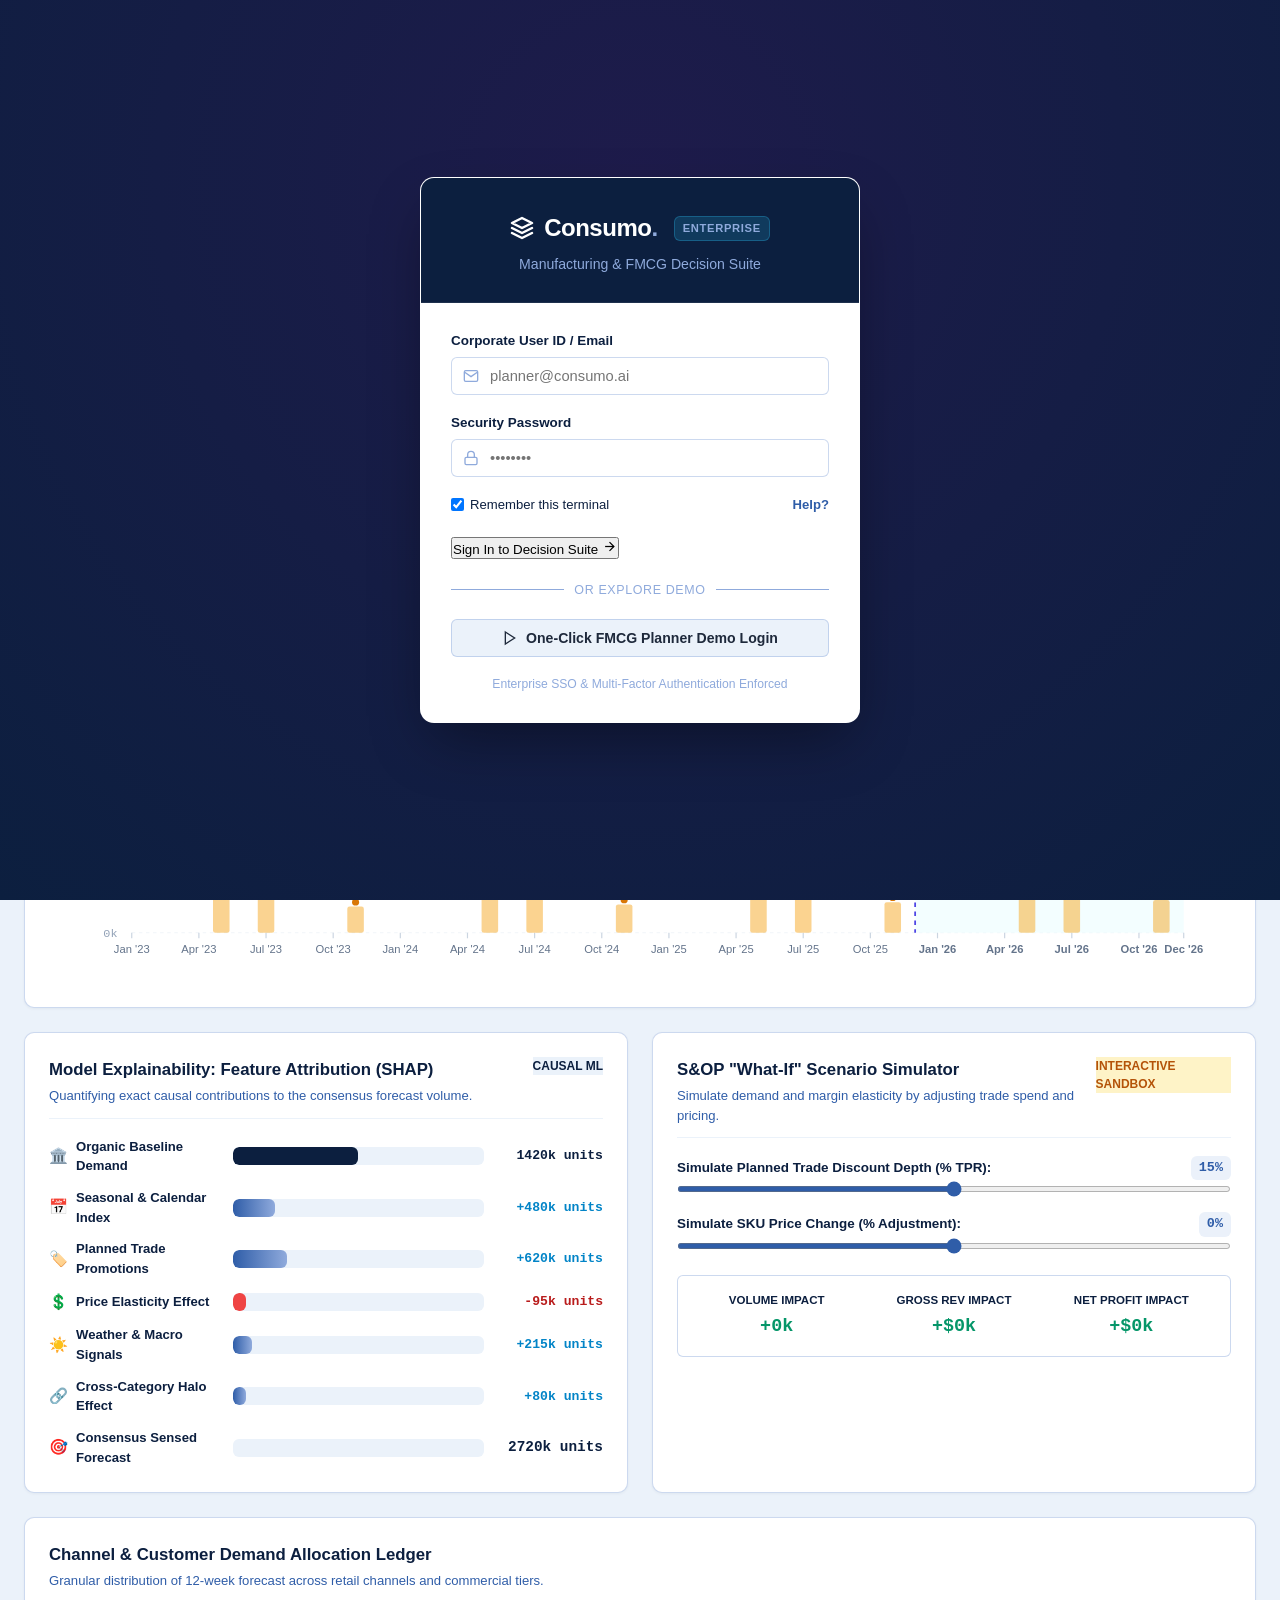
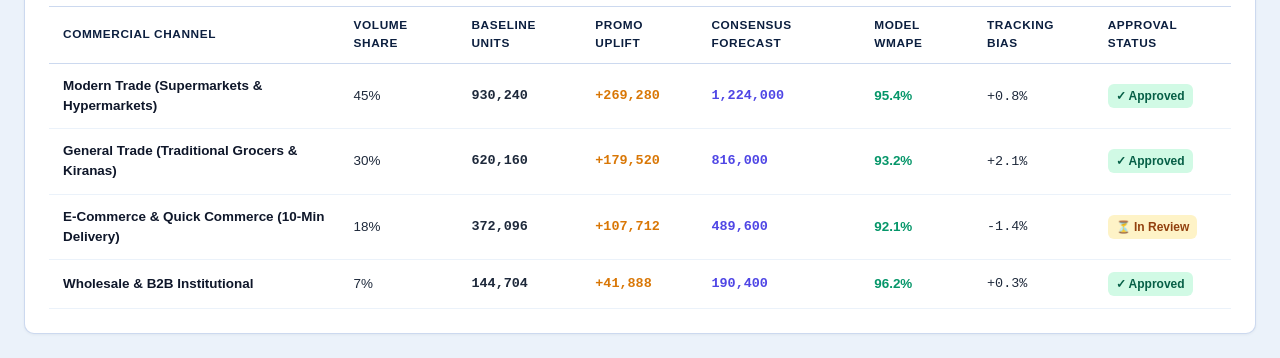
==== commit eaf97efb: "Fix pink background: replace typo #FFF1E8 (warm peach/pink) with true sampled Ice White Blue #EBF2FA" ====
--- a/dashboard-index.html
+++ b/dashboard-index.html
@@ -362,7 +362,7 @@
                 <h3>Model Explainability: Feature Attribution (SHAP)</h3>
                 <p>Quantifying exact causal contributions to the consensus forecast volume.</p>
               </div>
-              <span class="badge-pill" style="background:#FFF1E8; color:#0C1F3F; font-size:0.75rem; font-weight:700;">CAUSAL ML</span>
+              <span class="badge-pill" style="background:#EBF2FA; color:#0C1F3F; font-size:0.75rem; font-weight:700;">CAUSAL ML</span>
             </div>
 
             <div class="shap-waterfall-list" id="shap-waterfall-list">
--- a/dashboard.css
+++ b/dashboard.css
@@ -15,9 +15,9 @@
   --sn-text-dark: #0C1F3F;
   --sn-text-muted: #2F5DA8;
   --sn-border: rgba(143, 170, 220, 0.45);
-  --sn-border-light: #FFF1E8;
+  --sn-border-light: #EBF2FA;
   --sn-card-bg: #ffffff;
-  --sn-bg-app: #FFF1E8;
+  --sn-bg-app: #EBF2FA;
   --sn-success: #10b981;
   --sn-success-light: #d1fae5;
   --sn-danger: #ef4444;
@@ -238,7 +238,7 @@
 .auth-demo-btn {
   width: 100%;
   padding: 10px;
-  background: #FFF1E8;
+  background: #EBF2FA;
   color: #1e293b;
   border: 1px solid var(--sn-border);
   border-radius: var(--radius-sm);
@@ -320,7 +320,7 @@
   font-size: 0.8rem;
   font-weight: 600;
   color: #0C1F3F;
-  background: #FFF1E8;
+  background: #EBF2FA;
   padding: 5px 12px;
   border-radius: var(--radius-full);
   border: 1px solid var(--sn-border);
@@ -339,7 +339,7 @@
   display: flex;
   align-items: center;
   gap: 6px;
-  background: #FFF1E8;
+  background: #EBF2FA;
   padding: 4px;
   border-radius: var(--radius-md);
   border: 1px solid var(--sn-border);
@@ -507,7 +507,7 @@
 }
 
 .filter-select:hover {
-  background-color: #FFF1E8;
+  background-color: #EBF2FA;
   border-color: #8FAADC;
 }
 
@@ -520,7 +520,7 @@
 .horizon-toggle-group {
   display: flex;
   align-items: center;
-  background: #FFF1E8;
+  background: #EBF2FA;
   border: 1px solid var(--sn-border);
   border-radius: var(--radius-sm);
   padding: 2px;
@@ -700,7 +700,7 @@
 }
 
 .kpi-delta.is-neutral {
-  background: #FFF1E8;
+  background: #EBF2FA;
   color: #0C1F3F;
 }
 
@@ -778,7 +778,7 @@
 }
 
 .layer-chip:hover {
-  background: #FFF1E8;
+  background: #EBF2FA;
 }
 
 .layer-chip.is-active {
@@ -946,7 +946,7 @@
 .shap-bar-track {
   flex: 1;
   height: 18px;
-  background: #FFF1E8;
+  background: #EBF2FA;
   border-radius: var(--radius-sm);
   position: relative;
   overflow: hidden;
@@ -1167,7 +1167,7 @@
   width: 64px;
   height: 64px;
   border-radius: var(--radius-md);
-  background: #FFF1E8;
+  background: #EBF2FA;
   color: #0C1F3F;
   display: inline-flex;
   align-items: center;
